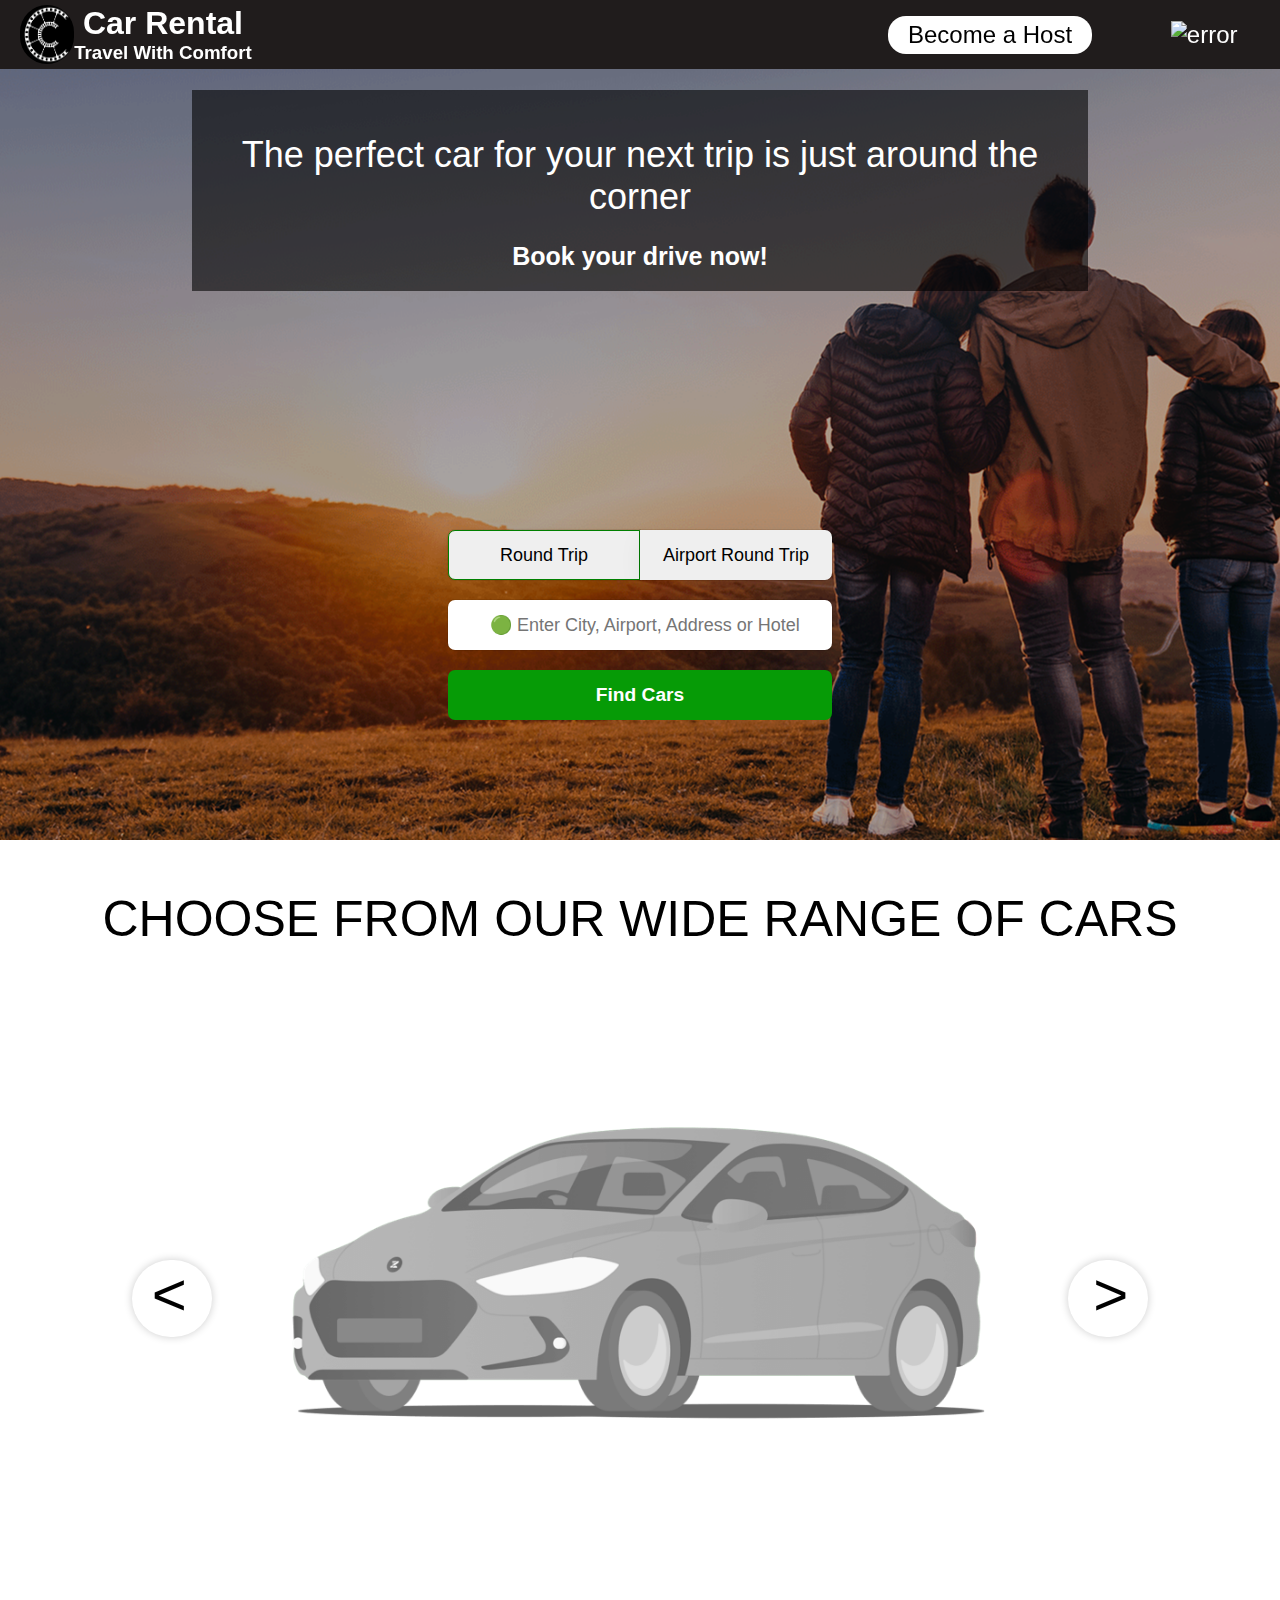
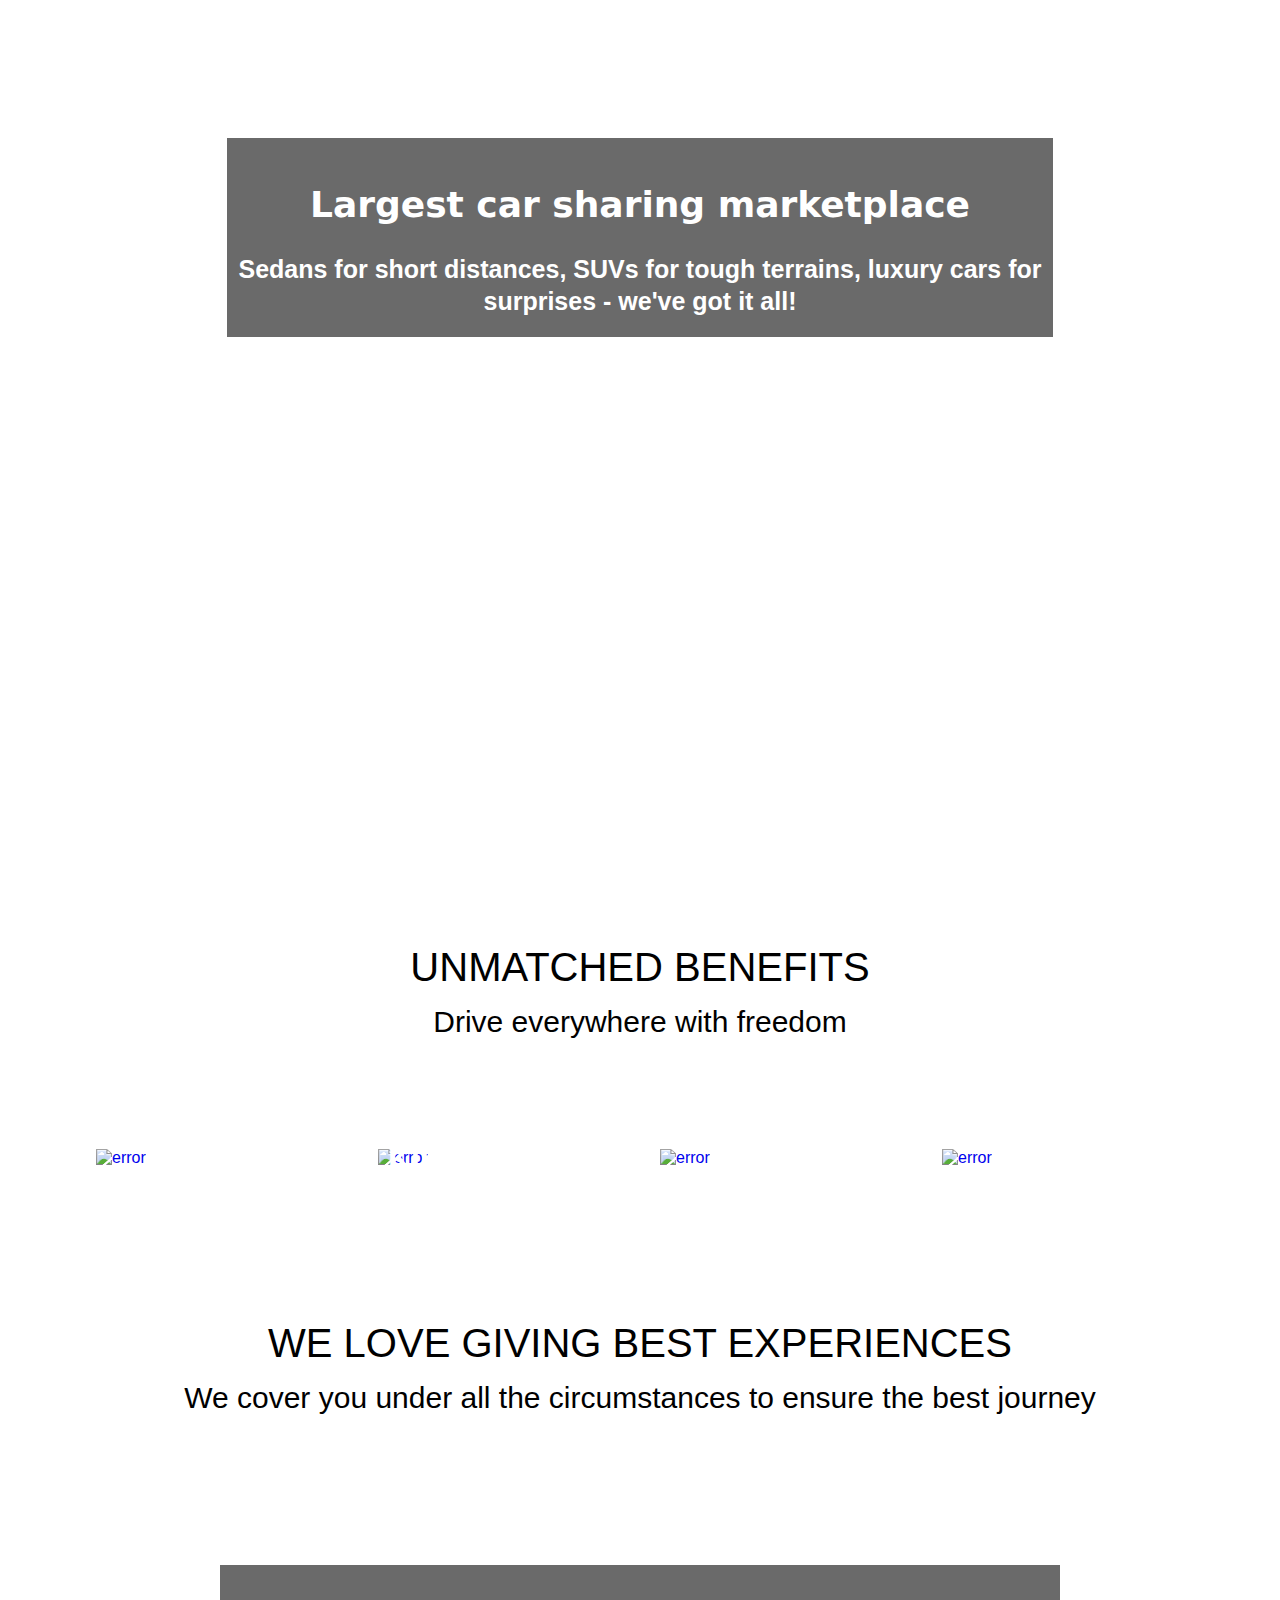
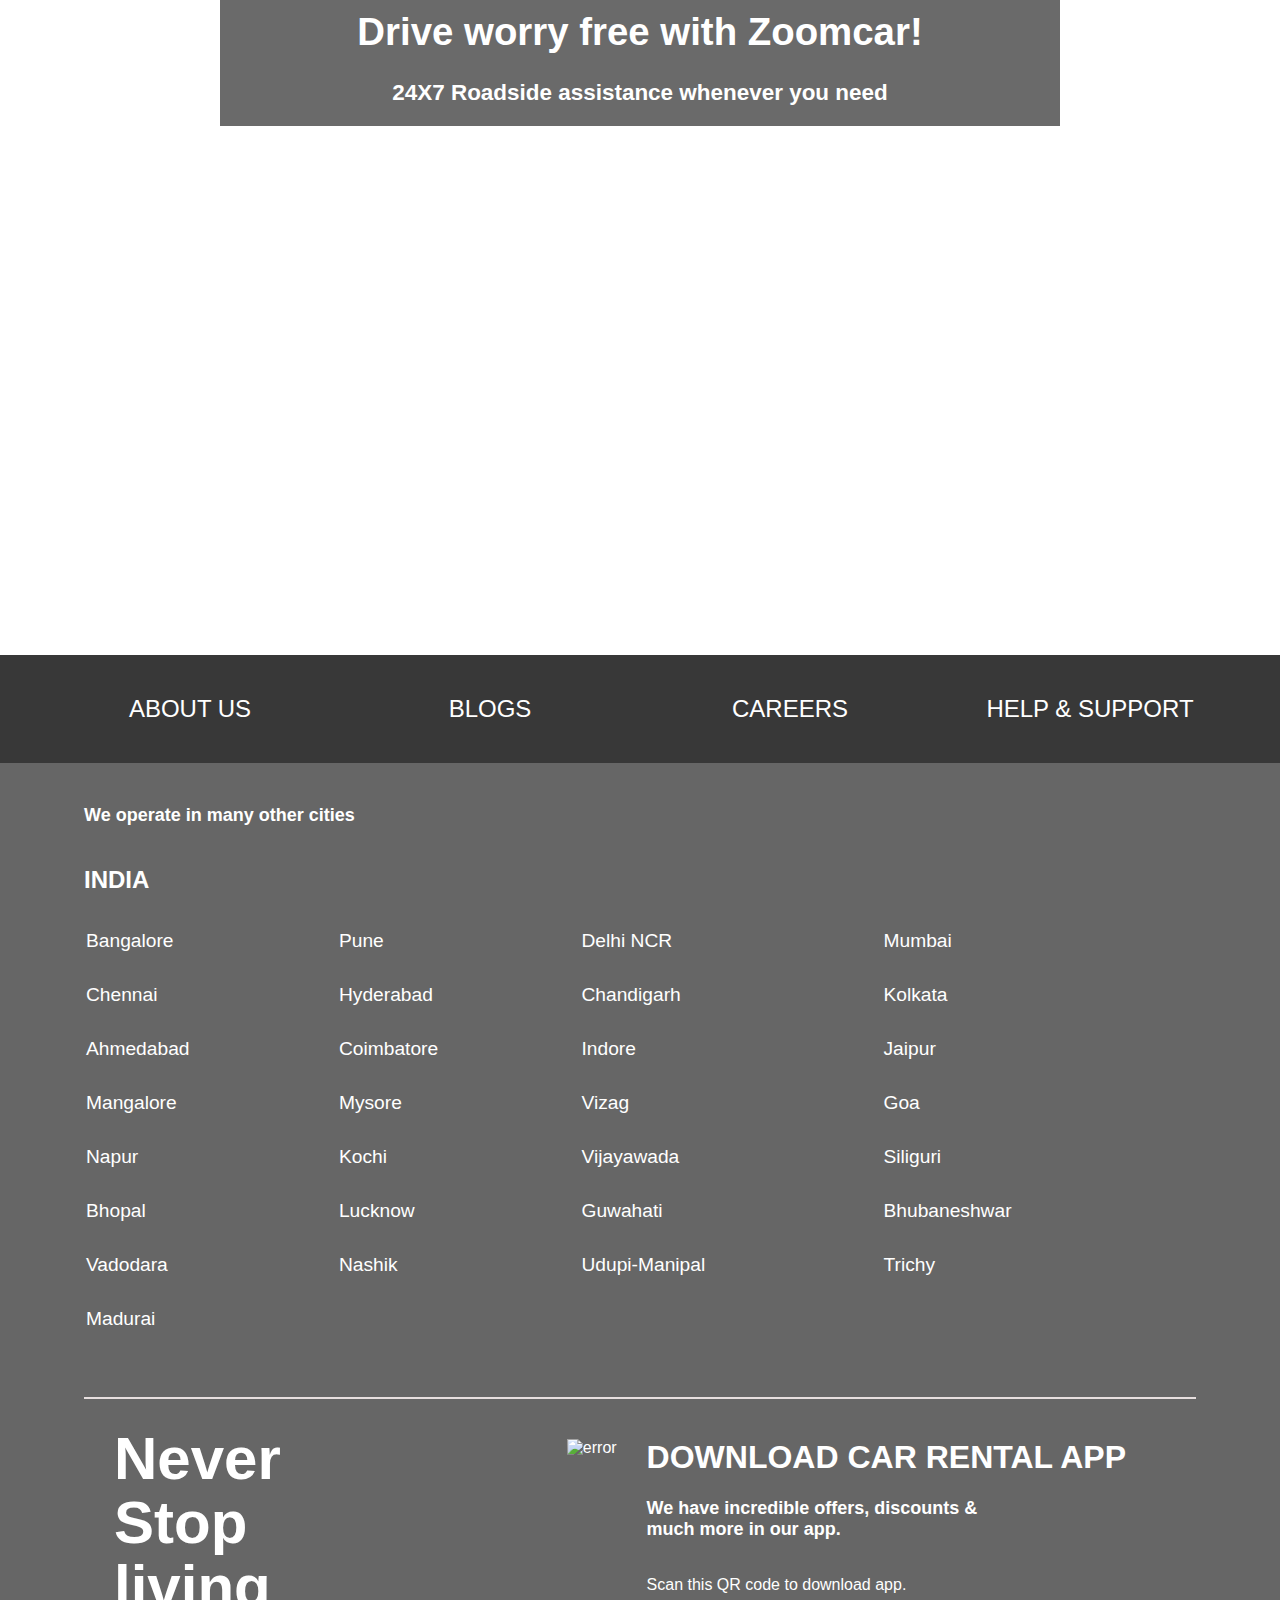
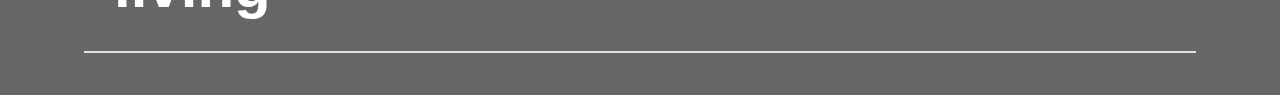
==== home.html @ 717f5568 "logindone" ====
<!DOCTYPE html>
<html lang="en">
<head>
    <meta charset="UTF-8">
    <meta http-equiv="X-UA-Compatible" content="IE=edge">
    <meta name="viewport" content="width=device-width, initial-scale=1.0">
    <title>CAR RENTAL</title>
    <link rel="icon" href="./logo2.png" type="img/-icon">
    <link rel="stylesheet" href="./index.css">
    <link rel="preconnect" href="https://fonts.googleapis.com">
<link rel="preconnect" href="https://fonts.gstatic.com" crossorigin>
<link href="https://fonts.googleapis.com/css2?family=IBM+Plex+Sans:wght@300&display=swap" rel="stylesheet">
</head>
<body>
    <div class="navbar">
        <div id="logo">
            <img src="./s.png" alt="error">
            <a href="home.html" >

                <div>
                    <h1>Car Rental</h1>
                    <h3>Travel With Comfort</h3>
                </div>
            </a>
            
        </div>
        <div>
        <div id="host">
            <!-- <span></span><img src="./t.png" alt="error"> -->
            <a href="#"><h2>Become a Host</h2></a>
        </div>
        <div id="log">
            <img src="https://www.zoomcar.com/img/icons/icons_user.png" alt="error">
        </div>
    </div>
</div>

<section class="topcont" >
    <div class="topup">
        <h1>The perfect car for your next trip is just around the corner </h1>
        <h3>Book your drive now!</h3>
    </div>
    <div class="topdown">
        <div>
            <button>Round Trip</button>
            <button>Airport Round Trip</button>
        </div>
        <input type="text" placeholder="
        🟢 Enter City, Airport, Address or Hotel
      ">
        <button>Find Cars</button>
    </div>
</section>
<h1 id="tophead">CHOOSE FROM OUR WIDE RANGE OF CARS</h1>
<div class="slide">
    <span id="dec"><</span>
    <div id="slider">
        <h2></h2>
        <h1></h1>
        <img src="./download.png" alt="">
    </div>
    <span id="inc">></span>
</div>
<div id="middleimg">
    <div class="middleup">
        <h1>
      Largest car sharing marketplace
    </h1>
        <h3>
      Sedans for short distances, SUVs for tough terrains, luxury cars for surprises - we've got it all! 
   </h3>
    </div>
    
</div>
<div class="middleslide">

    <div class="middlelast">
        <h1>UNMATCHED BENEFITS</h1>
        <p>Drive everywhere with freedom
        </p>
    </div>
    <div id="slide2">
        <a href="./sort.html">
       <div>
        <img src="https://zoomcar-assets.zoomcar.com/images/original/d09afb8f29763525cd9823221791be7188b31460.png?1672044204" alt="error">
        <h2>Reschedule for FREE</h2>
       </div>
       <div>
        <img src="https://zoomcar-assets.zoomcar.com/images/original/92ede006e6e6bf849d2fe715761e3e6833aad5ec.png?1671712552" alt="error">
        <h2>Enjoy Unlimited Kilometers</h2>
       </div>
       <div>
        <img src="https://zoomcar-assets.zoomcar.com/images/original/ac74c0e87023949496768b9557c52936bc35090b.png?1672044356" alt="error">
        <h2>Zero Security Deposit</h2>
       </div>
       <div>
        <img src="https://zoomcar-assets.zoomcar.com/images/original/5d9694e98e7716aab66ea6e0a0f6b7bd7a4958c8.png?1672044544" alt="error">
        <h2>Zero Toll Charges</h2>
       </div>
    </a>
    </div>
</div>
<br><br>
<div class="middlelast">
    <h1>WE LOVE GIVING BEST EXPERIENCES</h1>
    <p>We cover you under all the circumstances to ensure the best journey
    </p>
</div>

<div id="lastimg">
    <div class="middleup">
        <h1>
            Drive worry free with Zoomcar!
    </h1>
        <h3>
            24X7 Roadside assistance whenever you need
   </h3>
    </div>
</div>

<div id="info">
    <a href="#">ABOUT US</a>
    <a href="#">BLOGS</a>
    <a href="#">CAREERS</a>
    <a href="#">HELP & SUPPORT</a>
</div>
<div  id="lastone">

    <div id="table">
        <h3>We operate in many other 
        cities</h3>
        <h2>INDIA</h2>
        <table>
            <tr>
                <td>Bangalore</td>
                <td>Pune</td>
                <td>Delhi NCR</td>
                <td>Mumbai</td>
            </tr>
            <tr>
                <td>Chennai</td>
                <td>Hyderabad</td>
                <td>Chandigarh</td>
                <td>Kolkata</td>
            </tr>
            <tr>
                <td>Ahmedabad</td>
                <td>Coimbatore</td>
                <td>Indore</td>
                <td>Jaipur</td>
            </tr>
            <tr>
                <td>Mangalore</td>
                <td>Mysore</td>
                <td>Vizag</td>
                <td>Goa</td>
            </tr>
            <tr>
                <td>Napur</td>
                <td>Kochi</td>
                <td>Vijayawada</td>
                <td>Siliguri</td>
            </tr>
            <tr>
                <td>Bhopal</td>
                <td>Lucknow</td>
                <td>Guwahati</td>
                <td>Bhubaneshwar</td>
            </tr>
            <tr>
                <td>Vadodara</td>
                <td>Nashik</td>
                <td>Udupi-Manipal</td>
                <td>Trichy</td>
            </tr>
            <tr>
                <td>Madurai</td>
                <td></td>
                <td></td>
                <td></td>
            </tr>
        </table>
    </div>
    <div id="bottom">
        <div><h1>Never</h1><h1>Stop</h1> <h1> living</h1></div>
        <div>
           
                <div>
                    <img src="https://www.zoomcar.com/img/image.png" alt="error">
                    
                </div>
                <div id="qr">
                    <h1>DOWNLOAD CAR RENTAL APP</h1>
                    <h3>We have incredible offers, discounts & <br> much more in our app.</h3>
                    <p>Scan this QR code  to download app.</p>
                </div>
           
        </div>
    </div>
</div>

</body>
<script src="index.js"></script>
</html>
---- index.css ----
.navbar{
    position: fixed;
    width: 100%;
    color: white;
    box-sizing: border-box;    
    display: flex;
    height: 69px;
    justify-content: space-between;
    align-items: center;
    background-color:rgb(32, 28, 28);
    padding: 10px 20px;
    margin-bottom: 10px;
}

.navbar > div:nth-child(2){
    width:30%;
    /* border:  2px solid red; */
    display: flex;
    align-items: center;
    
    justify-content: space-between;

}

#logo{
    display: flex;
    margin-top: 20px;
    margin-bottom: 20px;
}
#logo > a {
    text-decoration: none;
    color: white;

}

#log{
    cursor: pointer;
    justify-content: space-around;
    font-size: x-large;
    width: 30%;
    display: flex;
    align-items: center;
}
.navbar h1,h3{
    margin: 0px;
    text-align: center;
}

#host > a {
    text-decoration: none;
    /* border: 1px solid white; */
}
#host >a > h2{
   
    color: black;
    background-color: white;
    padding: 5px 20px;
    border-radius: 18px;
    font-weight: 400;
}
#logo img{
    
    width: 8%;
    border-radius: 30px;
/* border: 3px solid red; */
}
.topcont{
     background-image: url("./hero-banner-web.png");
    background-repeat: no-repeat;
    background-position: center center;
   
    height:800px;
   width: 100%;
   padding-top: 40px;
   box-shadow: rgba(0, 0, 0, 0.3) 0px 0px 0px 500px inset;
   display: flex;
   flex-direction: column;
   
}
.topup{
    text-align: center;
    /* border: 2px solid black; */
    width: 70%;
    margin: auto;
    font-size: larger;
    margin-top: 50px;
    color: white;
    background: rgba(0,0,0,0.4);
    background-size: cover;
    padding:20px 0px;
    box-shadow: rgba(0, 0, 0, 0.3) 0px 0px 0px 500px inset;
   
}
.topup > h1{
    font-size: 36px;
    font-weight: 500;
}
.topup > h3{
    font-size: 25px;
}
body{
    font-family: -apple-system, BlinkMacSystemFont, Segoe UI, Roboto, Helvetica, Arial, sans-serif;;
    margin: 0px;
}
.topdown{
    
    display: grid;
    grid-template-columns: repeat(1,1fr);
    grid-template-rows: repeat(3, 50px);
    gap: 20px;
    width: 30%;
    margin: auto;
}
.topdown > div {

   display: grid;
   grid-template-columns: repeat(2,1fr);
  text-align: center;
}
.topdown>div>button{
    cursor: pointer;
    font-size: large;
    border: none;
    
    font-weight: 500;
    color: black;
     box-shadow: rgba(0, 0, 0, 0.05) 0px 6px 24px 0px, rgba(0, 0, 0, 0.08) 0px 0px 0px 1px;;
}
.topdown>div>button:nth-child(1){
    border: 1px solid green;
    border-top-left-radius: 7px;
    border-bottom-left-radius: 7px;
}
.topdown>div>button:nth-child(2){
    /* border: 0.5px solid white; */
    border-top-right-radius: 7px;
    border-bottom-right-radius: 7px;
}
.topdown>input{
    box-shadow: rgba(0, 0, 0, 0.05) 0px 6px 24px 0px, rgba(0, 0, 0, 0.08) 0px 0px 0px 1px;
   
border: none;
border-radius: 7px;
font-size: large;
}
.topdown>button{
    cursor: pointer;
    font-size: larger;
    font-weight: 700;
    border-radius: 7px;
    border: none;
    color: white;
    background-color: rgb(6, 155, 6);
}
#tophead{
    font-size: 50px;
    text-align: center;
    margin-top: 50px;
    font-weight:400;
}
.slide{

    padding: 35px;
    display: flex;
    align-items: center;
    justify-content: center;
    height: 550px;
    /* border: 2px solid green; */
    margin-top: 40px;   
}
.slide > span{
    font-size: 60px;
    font-weight: 300;
    border-radius: 60px;
    padding: 0px 20px 8px 20px;
    box-shadow:0 0 8px 0 rgb(0 0 0 / 20%);
    cursor: pointer;
    /* border: 2px solid red; */
}
.slide > span:nth-child(1){
    margin-left: 8%;
    padding-right: 25px;
}
#inc{
    margin-right: 8%;
    padding-left: 25px;

}
#slider{
    width:60%;
    margin: auto;
    /* border: 1px solid black; */
    /* height: 550px; */
   padding-bottom: 0px;

}
#slider  >img{
    width:100%;
    /* border: 1px solid black; */
    margin: auto;
    
}
#slider >h1{
    font-size:50px;
    color: #666666;
margin-bottom: -110px;
}
#slider> h2{
    font-size:30px;

    margin-bottom: -25px;
    color: #706c6ca8;
}
#middleimg{
    height: 650px;
    margin-top: 80px;
    background-image: url("https://zoomcar-assets.zoomcar.com/images/original/97c77ce8da5affded5e3c4bde712044a90728781.png?1672044755");
    /* background-repeat: no-repeat; */
    background-position: center;
    background-position: auto;
    padding: 50px;

}
.middleup{
    text-align: center;
    /* border: 2px solid black; */
    width: 70%;
    margin: auto;
    font-size: larger;
    margin-top: 0px;
    color: white;
    background: rgba(0,0,0,0.4);
    background-size: cover;
    padding:20px 0px;
    box-shadow: rgba(0, 0, 0, 0.3) 0px 0px 0px 500px inset;
   
}

#middleimg > .middleup > h1{
    text-align: center;
    font-size: 36px;
    font-weight: 600;
    line-height: 1.29;
    letter-spacing: normal;
    color: #fff;
    font-family: system-ui, -apple-system, BlinkMacSystemFont, 'Segoe UI', Roboto, Oxygen, Ubuntu, Cantarell, 'Open Sans', 'Helvetica Neue', sans-serif;
}

#middleimg > .middleup > h3{
  
    margin-top: 16px;
    font-size: 25px;
    font-weight: 600;
    line-height: 1.29;
    letter-spacing: normal;
    color: #fff;
}
.middlelast{
    text-align: center;
    padding: 80px;
    
    
}
.middlelast> h1{
    font-size: 40px;
    font-weight: 500;
    margin-bottom: 15px;
}
.middlelast > p{
    margin-top: 0px;
    font-size: 30px;
    font-weight: 400;
    /* border: 2px solid red; */
}

#slide2 a{
    text-decoration: none;
    width: 85%;
    margin: auto;
    display: grid;
    grid-template-columns: repeat(4,1fr);
    gap: 40px;
}
#slide2 > a h2{
    color: white;
    padding-left: 10px;
    margin-top: -100px;
    margin-bottom: 0px;
    font-size: xx-large;
}

#slide2 >a> div> img{
    width: 100%;
    margin-bottom: 0px;
}
#lastimg{
    background-image: url("https://zoomcar-assets.zoomcar.com/images/original/25371b7b5084fc451b0c3ec9eda278f791188c69.png?1672044863");
    /* background-repeat: no-repeat; */
    background-position: center;
    
    height: 650px;
    padding: 40px;
}
#info{
    padding: 40px;
    background-color:#383838;
    display: grid;
    grid-template-columns: repeat(4,1fr);
    text-align: center;
}
#info > a{
    text-decoration: none;
    font-size: x-large;
    color: white;
    font-weight: 500;
}
#info> a:hover{
    text-decoration:underline;
}

#lastone{
    padding: 42px 84px;
    background-color: #666666;
    color: white;
}

#table > table{
    width: 100%;
}
#lastone h3{
    font-size: large;
    padding-bottom: 20px;
    text-align: left;
}

#table > table td{
    font-size: larger;
    padding: 15px 0px;
}
#bottom{
    padding:30px;
    border-top: 2px solid #e7dfdf;
    border-bottom: 2px solid #e7dfdf;
    margin-top: 50px;
    display: flex;
    justify-content: space-between;
}

#bottom > div:nth-child(2){
    display: flex;
    padding: 10px;
}
#bottom > div>h1{
    font-size: 60px;
    margin: 0px;
    margin-top:-5px;
}
#qr{
    display: flex;
    flex-direction: column;
    /* border: 2px solid red; */
    margin: 0px 30px;
}
#qr > h1{
    margin-top: 0px;
}
#qr> img{
    border: 2px solid red;
    
}

@media only screen and (max-width: 1200px) {
   
    #bottom{
        flex-direction: column-reverse;
    }
    #bottom > div> h1{
        margin: 10px;
    }
    #qr{
        flex-direction: column-reverse;
    }
    
        
    .topdown > input{
        font-size: small;
    }

    #slide2 a{
        text-decoration: none;
        width: 80%;
        margin: auto;
        display: grid;
        grid-template-columns: repeat(2,1fr);
        gap: 30px 30px;
    }
    #slide2 > a h2{
        color: white;
        padding-left: 10px;
        margin-top: -100px;
        margin-bottom: 0px;
        font-size: xx-large;
    }
    
    #slide2 >a> div> img{
        width: 100%;
        margin-bottom: 0px;
    }
    #slider{
        width:100%;
        margin: auto;
        /* border: 1px solid black; */
        /* height: 550px; */
       padding-bottom: 0px;
    
    }
    #slider  >img{
        width:100%;
        /* border: 1px solid black; */
        margin: auto;
      
    }
    #slider >h1{
        font-size: 30px;
        color: #666666;
        margin-bottom: 0px;
    }
   
    .slide > span:nth-child(1){
        margin-left: 1%;
        padding-right: 25px;
    }
    #inc{
        margin-right: 1%;
        padding-left: 25px;
    
    }
    #host{
        display: none;
    }
}

@media only screen and (max-width: 700px) {
    table > tr > td:nth-child(4){
        display: none;
    }
    #bottom{
        flex-direction: column-reverse;
    }
    #bottom > div> h1{
        margin: 10px;
    }
    #qr{
        flex-direction: column-reverse;
    }
    
        
    .topdown > input{
        font-size: small;
    }

    #slide2 a{
        text-decoration: none;
        width: 90%;
        margin: auto;
        display: grid;
        grid-template-columns: repeat(1,1fr);
       
    }
    #slide2 > a h2{
        color: white;
        padding-left: 10px;
        margin-top: -100px;
        margin-bottom: 0px;
        font-size: larger;
    }
    
    #slide2 >a> div> img{
        width: 100%;
        margin-bottom: 0px;
    }
    #slider{
        width:90%;
        margin: auto;
        /* border: 1px solid black; */
        /* height: 550px; */
       padding-bottom: 0px;
    
    }
    #slider  >img{
        width:100%;
        /* border: 1px solid black; */
        margin: auto;
      
    }
    #slider >h1{
        font-size: 30px;
        color: #666666;
        margin-bottom: 0px;
    }
   
    .slide > span:nth-child(1){
        margin-left: 1%;
        padding-right: 25px;
    }
    #inc{
        margin-right: 1%;
        padding-left: 25px;
    
    }
    #host{
        display: none;
    }
}
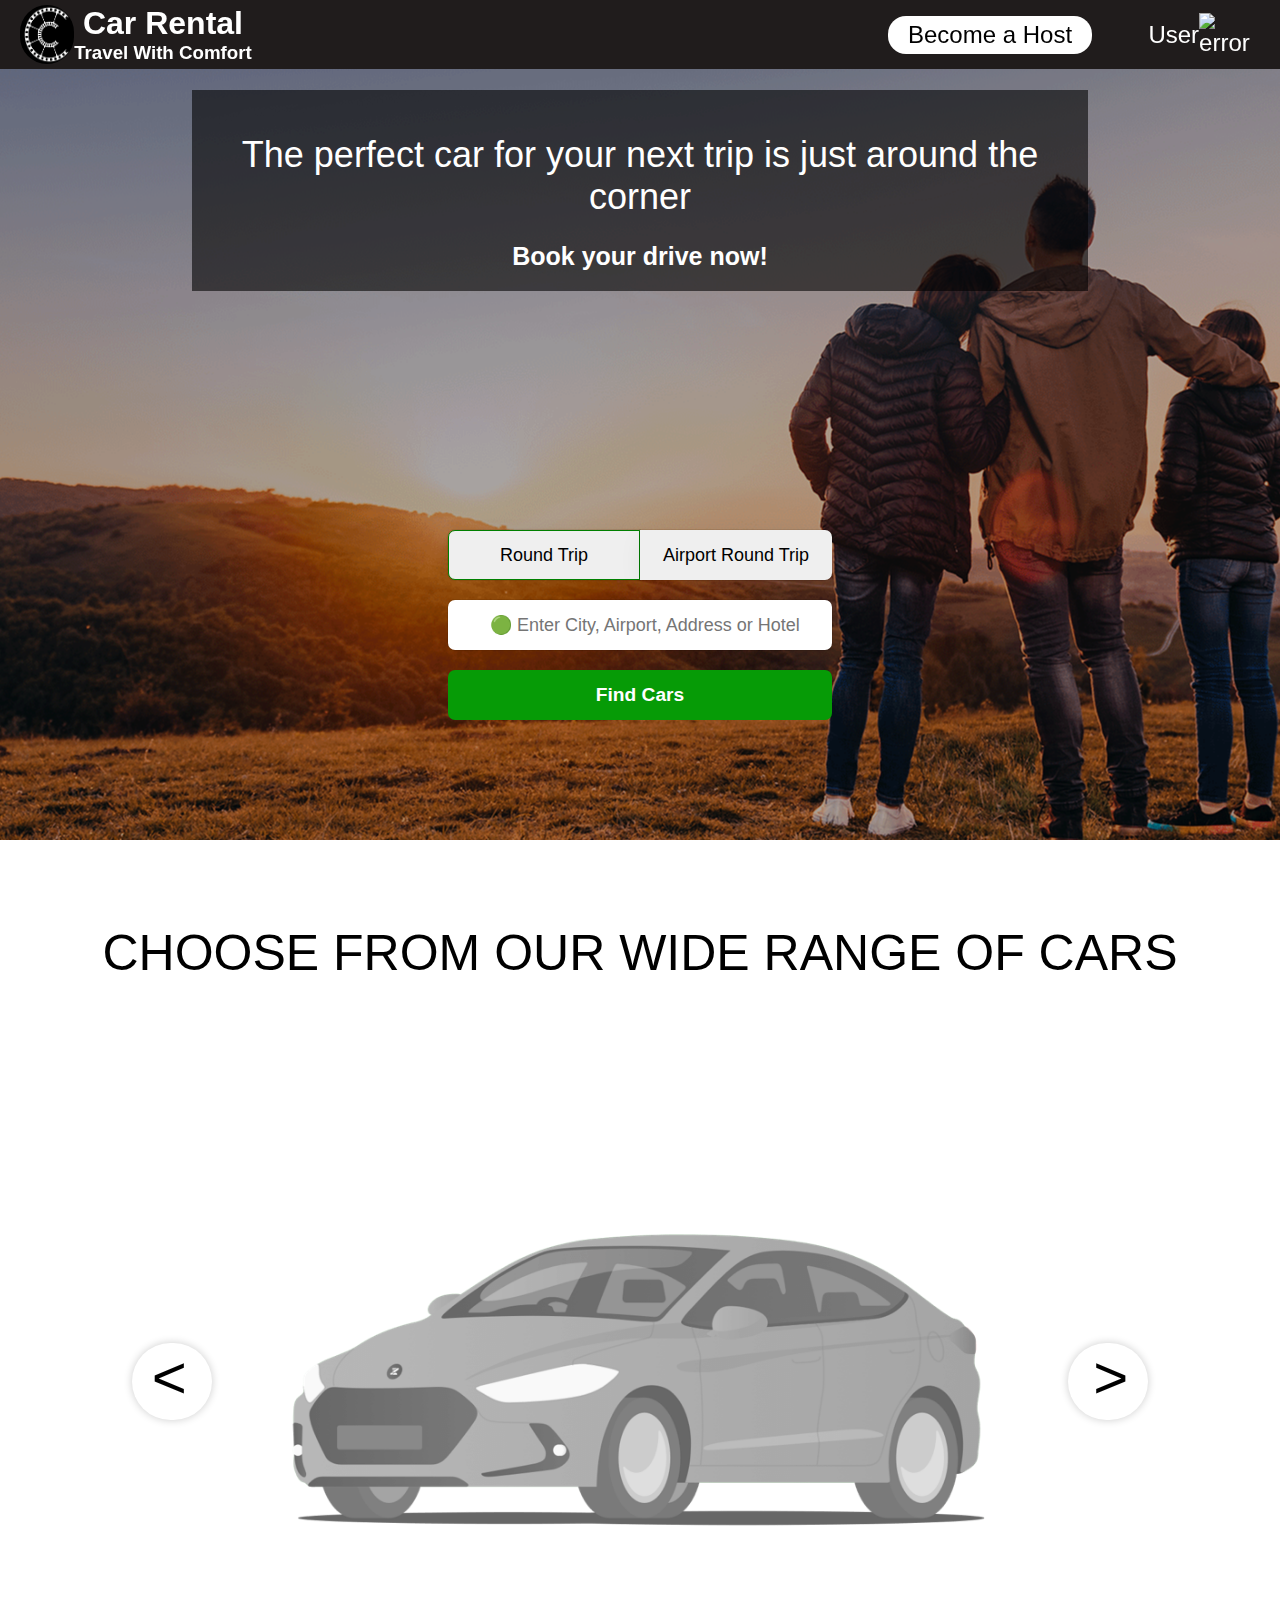
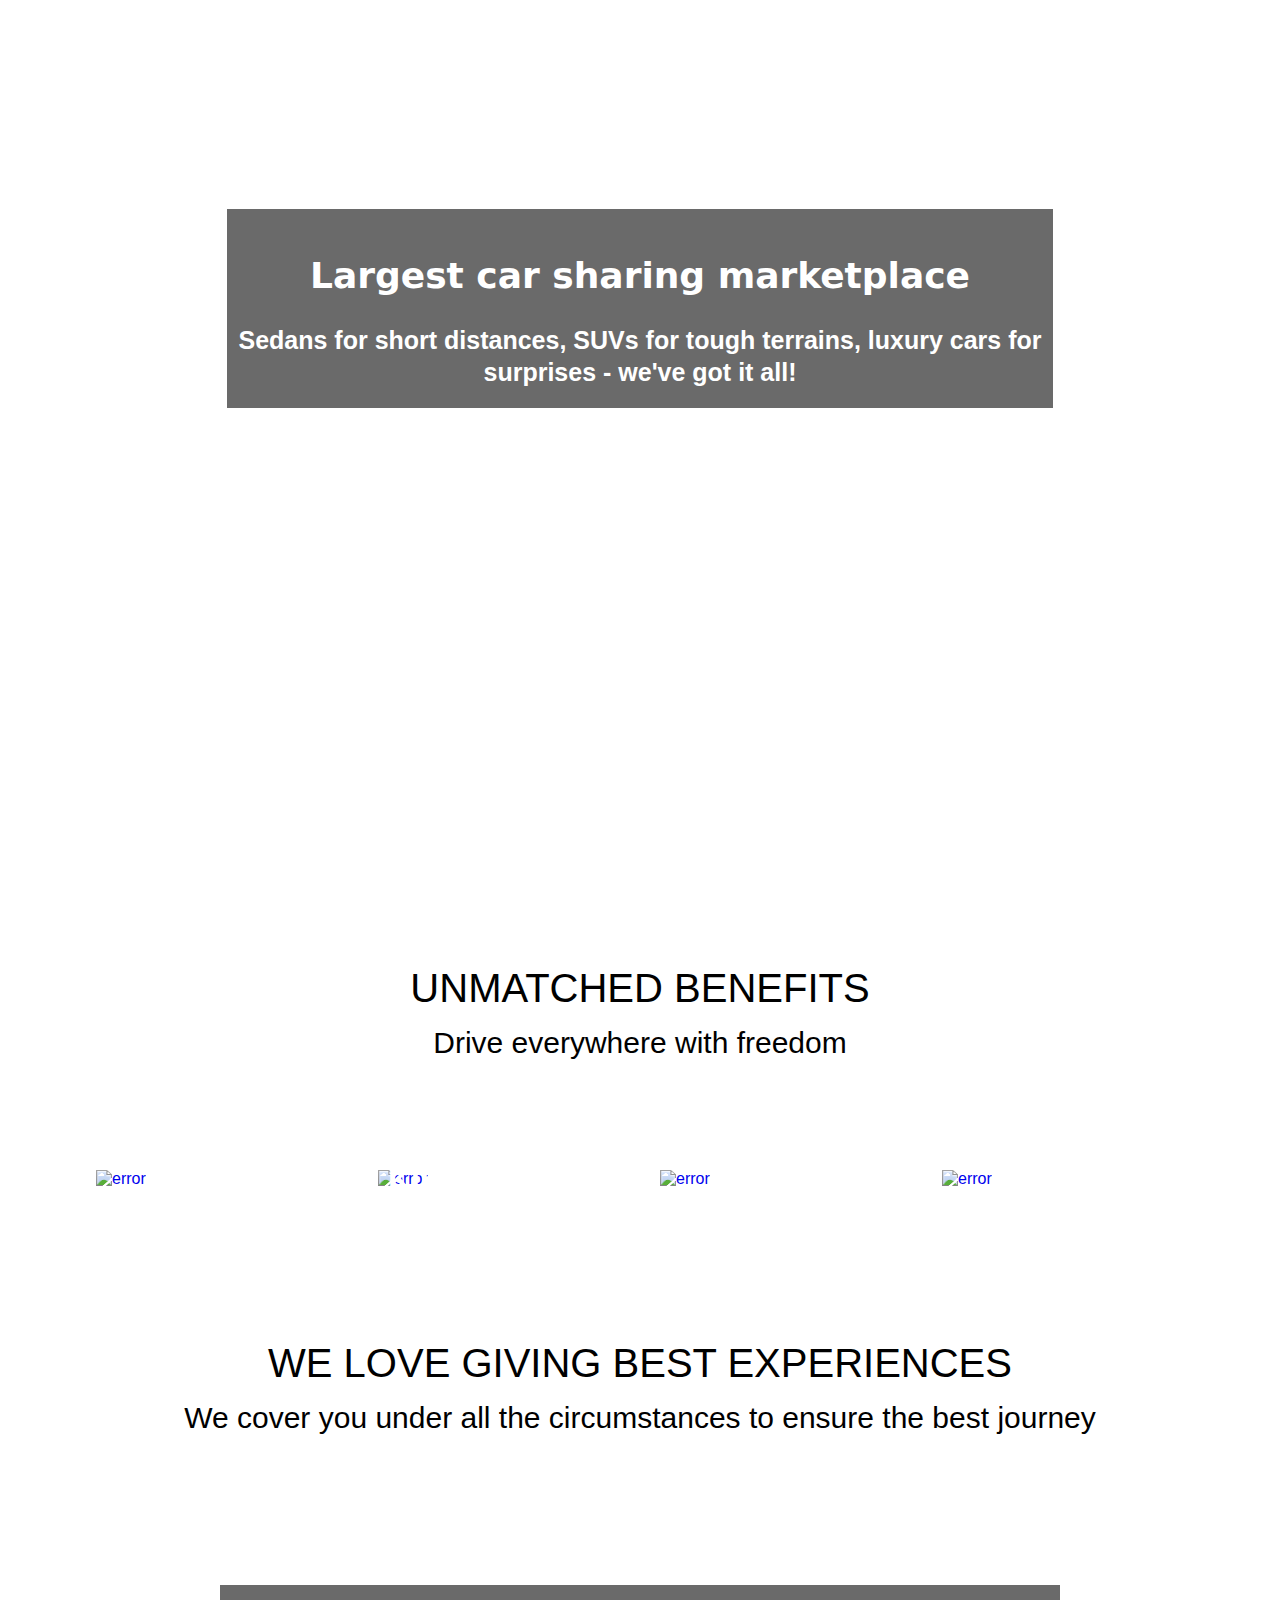
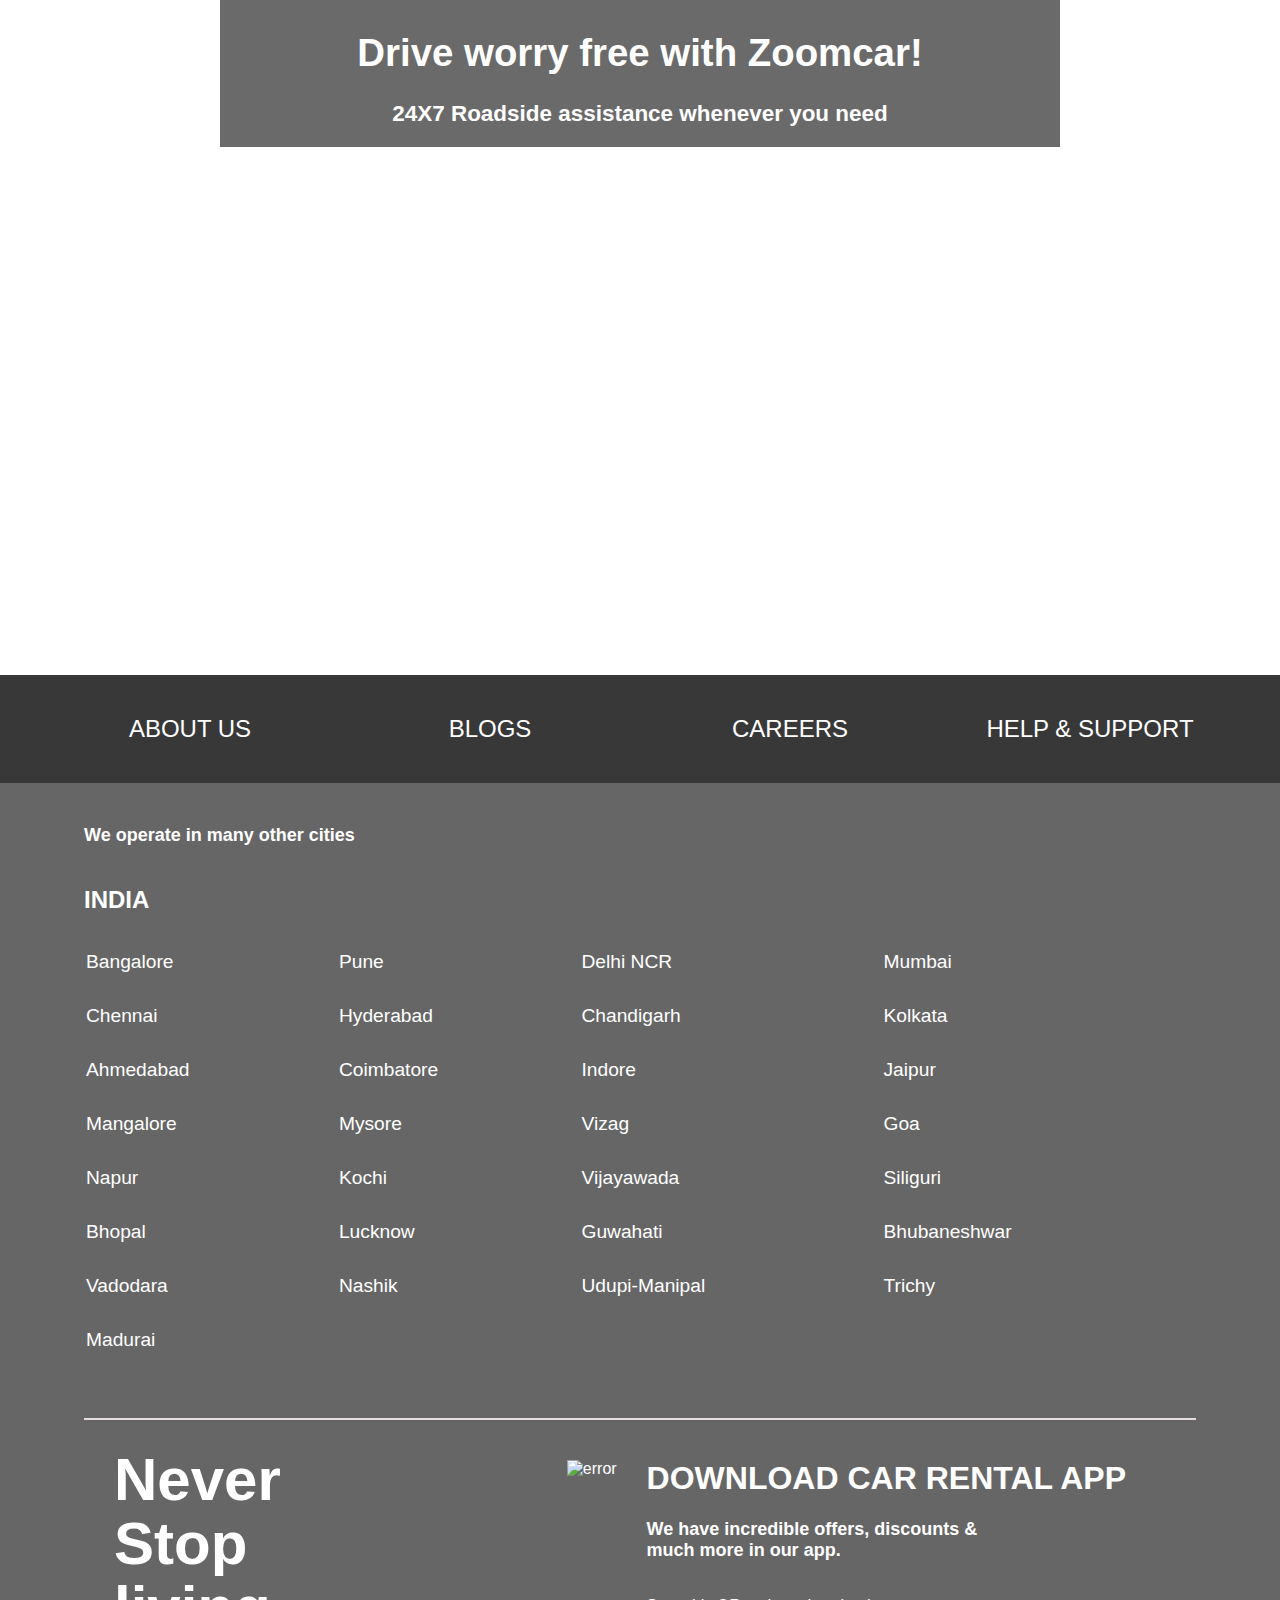
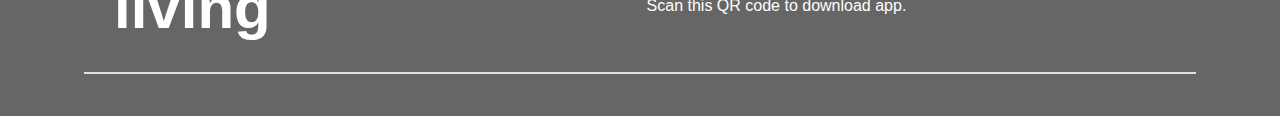
==== commit 1244ba43: "day5" ====
--- a/home.html
+++ b/home.html
@@ -29,8 +29,9 @@
             <!-- <span></span><img src="./t.png" alt="error"> -->
             <a href="#"><h2>Become a Host</h2></a>
         </div>
-        <div id="log">
-            <img src="https://www.zoomcar.com/img/icons/icons_user.png" alt="error">
+        <div id="log" >
+            <a href="user.html" id="name">  </a>
+            <img src="https://www.zoomcar.com/img/icons/icons_user.png" alt="error" >
         </div>
     </div>
 </div>
--- a/index.css
+++ b/index.css
@@ -1,5 +1,5 @@
 .navbar{
-    position: fixed;
+    position:fixed;
     width: 100%;
     color: white;
     box-sizing: border-box;    
@@ -33,13 +33,23 @@
 
 }
 
+#log > a{
+    /* border: 1px solid red; */
+    color: white;
+    text-decoration: none;
+    /* text-align: right.; */
+}
+
 #log{
+    /* border: 1px solid white; */
     cursor: pointer;
     justify-content: space-around;
     font-size: x-large;
     width: 30%;
-    display: flex;
+    /* display: flex; */
     align-items: center;
+    display: grid;
+    grid-template-columns: repeat(3,1fr);
 }
 .navbar h1,h3{
     margin: 0px;
@@ -155,12 +165,13 @@
 #tophead{
     font-size: 50px;
     text-align: center;
-    margin-top: 50px;
+    padding: 50px;
     font-weight:400;
 }
 .slide{
-
+    /* background-color: #e7dfdf; */
     padding: 35px;
+    padding-bottom: 8%;
     display: flex;
     align-items: center;
     justify-content: center;
@@ -187,33 +198,35 @@
 
 }
 #slider{
+    /* background-color: #666666; */
     width:60%;
     margin: auto;
     /* border: 1px solid black; */
     /* height: 550px; */
    padding-bottom: 0px;
-
+    
 }
 #slider  >img{
     width:100%;
     /* border: 1px solid black; */
     margin: auto;
+    margin-top: -50px;
     
 }
 #slider >h1{
-    font-size:50px;
+    font-size:xx-large;
     color: #666666;
-margin-bottom: -110px;
+margin-bottom: 0px;
 }
 #slider> h2{
-    font-size:30px;
-
-    margin-bottom: -25px;
+    font-size:x-large;
+    margin-top: 0px;
+    margin-bottom: 0px;
     color: #706c6ca8;
 }
 #middleimg{
-    height: 650px;
-    margin-top: 80px;
+    height: 600px;
+
     background-image: url("https://zoomcar-assets.zoomcar.com/images/original/97c77ce8da5affded5e3c4bde712044a90728781.png?1672044755");
     /* background-repeat: no-repeat; */
     background-position: center;
@@ -438,9 +451,15 @@
     #host{
         display: none;
     }
+    #log{
+        gap: 10px;
+    }
 }
 
 @media only screen and (max-width: 700px) {
+     #log{
+        gap: 10px;
+    }
     table > tr > td:nth-child(4){
         display: none;
     }
